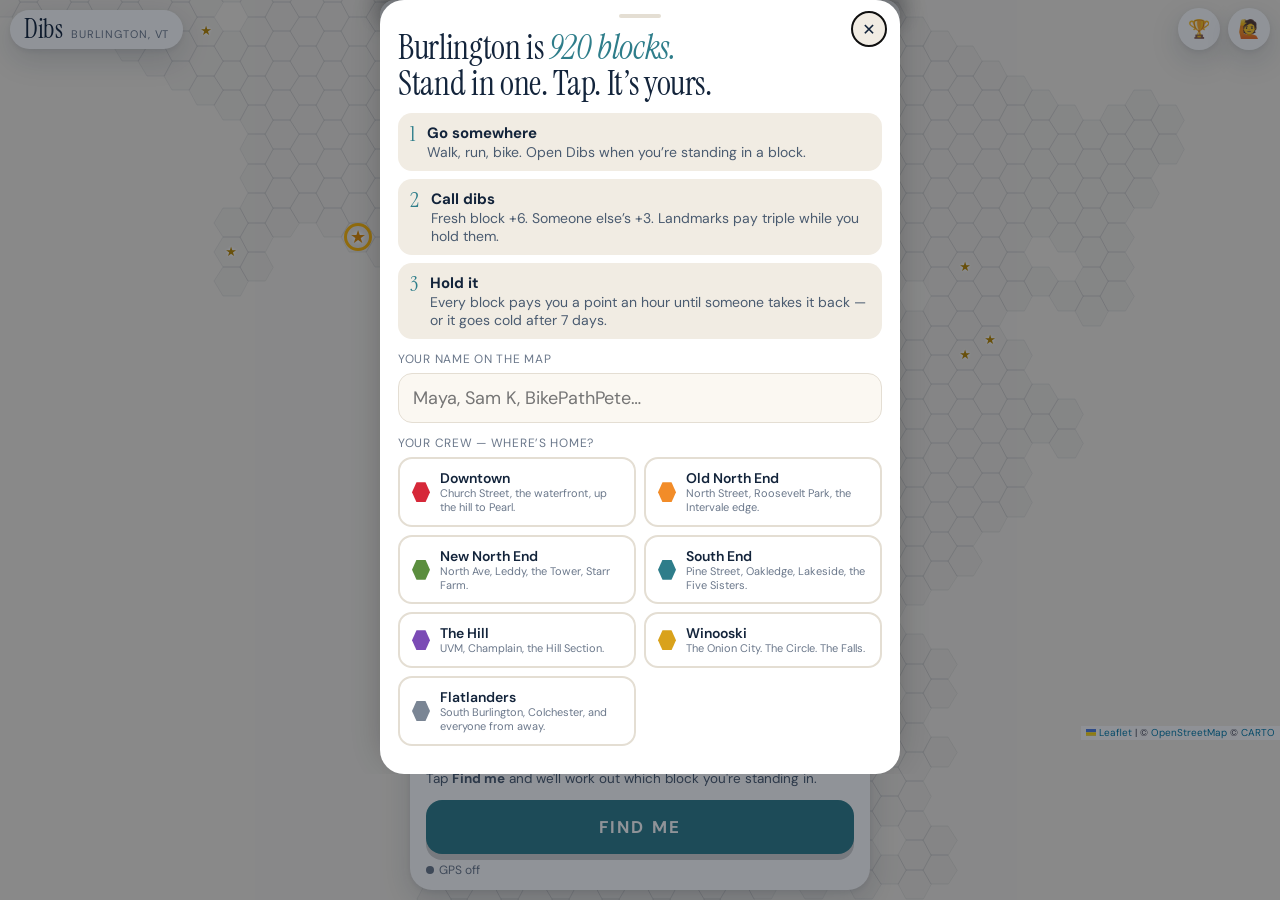
==== index.html @ 1eca1ebb "Dibs: call dibs on Burlington, one block at a time 920 OSM-generated, named hexes over Burlington + " ====
<!doctype html>
<html lang="en">
<head>
<meta charset="utf-8">
<title>Dibs — call dibs on Burlington, one block at a time</title>
<meta name="viewport" content="width=device-width, initial-scale=1, viewport-fit=cover, maximum-scale=1">
<meta name="description" content="Burlington is 920 blocks. Stand in one, tap, it's yours — until someone takes it. A Btown Brief game.">
<meta name="theme-color" content="#FBF8F2" media="(prefers-color-scheme: light)">
<meta name="theme-color" content="#0A111C" media="(prefers-color-scheme: dark)">
<meta name="apple-mobile-web-app-capable" content="yes">
<meta name="apple-mobile-web-app-status-bar-style" content="default">
<meta name="apple-mobile-web-app-title" content="Dibs">
<meta property="og:title" content="Dibs — call dibs on Burlington">
<meta property="og:description" content="Burlington is 920 blocks. Stand in one, tap, it's yours — until someone takes it.">
<meta property="og:image" content="https://play.btownbrief.com/dibs/assets/og.png">
<meta property="og:url" content="https://play.btownbrief.com/dibs/">
<meta name="twitter:card" content="summary_large_image">
<link rel="manifest" href="manifest.webmanifest">
<link rel="icon" href="icon.svg" type="image/svg+xml">
<link rel="apple-touch-icon" href="assets/icon-180.png">
<link rel="preconnect" href="https://fonts.googleapis.com">
<link rel="preconnect" href="https://fonts.gstatic.com" crossorigin>
<link href="https://fonts.googleapis.com/css2?family=Instrument+Serif:ital@0;1&family=DM+Sans:wght@400;500;600;700&display=swap" rel="stylesheet">
<link rel="stylesheet" href="vendor/leaflet/leaflet.css">
<link rel="stylesheet" href="css/style.css">
</head>
<body>
<div id="map" role="application" aria-label="Map of Burlington blocks"></div>

<header class="top">
  <div class="brand"><span class="word">Dibs</span><span class="sub">Burlington, VT</span></div>
  <div class="top-actions">
    <button class="round" id="btn-standings" aria-label="Standings" title="Standings">🏆</button>
    <button class="round" id="btn-me" aria-label="You" title="You">🙋</button>
  </div>
</header>
<button class="bounty" id="bounty" hidden><span class="star">★</span><span>Today's bounty ·</span><b id="bounty-name">—</b><span>· +10</span></button>
<div class="hint" id="hint" hidden></div>

<section class="dock" aria-live="polite">
  <div class="here">
    <div class="here-eyebrow" id="here-eyebrow">Your block</div>
    <h2 class="here-name" id="here-name">Where are you?</h2>
    <div class="here-status" id="here-status">Tap <b>Find me</b> and we'll work out which block you're standing in.</div>
  </div>
  <button class="claim" id="claim">Find me</button>
  <div class="gps"><span class="g" id="gps">GPS off</span><button id="relocate" hidden>Re-find me</button></div>
</section>

<dialog class="sheet" id="sheet-welcome"><div class="panel"></div></dialog>
<dialog class="sheet" id="sheet-standings"><div class="panel"></div></dialog>
<dialog class="sheet" id="sheet-me"><div class="panel"></div></dialog>
<dialog class="sheet small" id="sheet-hex"><div class="panel"></div></dialog>

<div class="toast" id="toast" role="status"></div>
<div id="confetti" aria-hidden="true"></div>

<script src="vendor/leaflet/leaflet.js"></script>
<script type="module" src="js/app.js"></script>
</body>
</html>
---- vendor/leaflet/leaflet.css ----
/* required styles */

.leaflet-pane,
.leaflet-tile,
.leaflet-marker-icon,
.leaflet-marker-shadow,
.leaflet-tile-container,
.leaflet-pane > svg,
.leaflet-pane > canvas,
.leaflet-zoom-box,
.leaflet-image-layer,
.leaflet-layer {
	position: absolute;
	left: 0;
	top: 0;
	}
.leaflet-container {
	overflow: hidden;
	}
.leaflet-tile,
.leaflet-marker-icon,
.leaflet-marker-shadow {
	-webkit-user-select: none;
	   -moz-user-select: none;
	        user-select: none;
	  -webkit-user-drag: none;
	}
/* Prevents IE11 from highlighting tiles in blue */
.leaflet-tile::selection {
	background: transparent;
}
/* Safari renders non-retina tile on retina better with this, but Chrome is worse */
.leaflet-safari .leaflet-tile {
	image-rendering: -webkit-optimize-contrast;
	}
/* hack that prevents hw layers "stretching" when loading new tiles */
.leaflet-safari .leaflet-tile-container {
	width: 1600px;
	height: 1600px;
	-webkit-transform-origin: 0 0;
	}
.leaflet-marker-icon,
.leaflet-marker-shadow {
	display: block;
	}
/* .leaflet-container svg: reset svg max-width decleration shipped in Joomla! (joomla.org) 3.x */
/* .leaflet-container img: map is broken in FF if you have max-width: 100% on tiles */
.leaflet-container .leaflet-overlay-pane svg {
	max-width: none !important;
	max-height: none !important;
	}
.leaflet-container .leaflet-marker-pane img,
.leaflet-container .leaflet-shadow-pane img,
.leaflet-container .leaflet-tile-pane img,
.leaflet-container img.leaflet-image-layer,
.leaflet-container .leaflet-tile {
	max-width: none !important;
	max-height: none !important;
	width: auto;
	padding: 0;
	}

.leaflet-container img.leaflet-tile {
	/* See: https://bugs.chromium.org/p/chromium/issues/detail?id=600120 */
	mix-blend-mode: plus-lighter;
}

.leaflet-container.leaflet-touch-zoom {
	-ms-touch-action: pan-x pan-y;
	touch-action: pan-x pan-y;
	}
.leaflet-container.leaflet-touch-drag {
	-ms-touch-action: pinch-zoom;
	/* Fallback for FF which doesn't support pinch-zoom */
	touch-action: none;
	touch-action: pinch-zoom;
}
.leaflet-container.leaflet-touch-drag.leaflet-touch-zoom {
	-ms-touch-action: none;
	touch-action: none;
}
.leaflet-container {
	-webkit-tap-highlight-color: transparent;
}
.leaflet-container a {
	-webkit-tap-highlight-color: rgba(51, 181, 229, 0.4);
}
.leaflet-tile {
	filter: inherit;
	visibility: hidden;
	}
.leaflet-tile-loaded {
	visibility: inherit;
	}
.leaflet-zoom-box {
	width: 0;
	height: 0;
	-moz-box-sizing: border-box;
	     box-sizing: border-box;
	z-index: 800;
	}
/* workaround for https://bugzilla.mozilla.org/show_bug.cgi?id=888319 */
.leaflet-overlay-pane svg {
	-moz-user-select: none;
	}

.leaflet-pane         { z-index: 400; }

.leaflet-tile-pane    { z-index: 200; }
.leaflet-overlay-pane { z-index: 400; }
.leaflet-shadow-pane  { z-index: 500; }
.leaflet-marker-pane  { z-index: 600; }
.leaflet-tooltip-pane   { z-index: 650; }
.leaflet-popup-pane   { z-index: 700; }

.leaflet-map-pane canvas { z-index: 100; }
.leaflet-map-pane svg    { z-index: 200; }

.leaflet-vml-shape {
	width: 1px;
	height: 1px;
	}
.lvml {
	behavior: url(#default#VML);
	display: inline-block;
	position: absolute;
	}


/* control positioning */

.leaflet-control {
	position: relative;
	z-index: 800;
	pointer-events: visiblePainted; /* IE 9-10 doesn't have auto */
	pointer-events: auto;
	}
.leaflet-top,
.leaflet-bottom {
	position: absolute;
	z-index: 1000;
	pointer-events: none;
	}
.leaflet-top {
	top: 0;
	}
.leaflet-right {
	right: 0;
	}
.leaflet-bottom {
	bottom: 0;
	}
.leaflet-left {
	left: 0;
	}
.leaflet-control {
	float: left;
	clear: both;
	}
.leaflet-right .leaflet-control {
	float: right;
	}
.leaflet-top .leaflet-control {
	margin-top: 10px;
	}
.leaflet-bottom .leaflet-control {
	margin-bottom: 10px;
	}
.leaflet-left .leaflet-control {
	margin-left: 10px;
	}
.leaflet-right .leaflet-control {
	margin-right: 10px;
	}


/* zoom and fade animations */

.leaflet-fade-anim .leaflet-popup {
	opacity: 0;
	-webkit-transition: opacity 0.2s linear;
	   -moz-transition: opacity 0.2s linear;
	        transition: opacity 0.2s linear;
	}
.leaflet-fade-anim .leaflet-map-pane .leaflet-popup {
	opacity: 1;
	}
.leaflet-zoom-animated {
	-webkit-transform-origin: 0 0;
	    -ms-transform-origin: 0 0;
	        transform-origin: 0 0;
	}
svg.leaflet-zoom-animated {
	will-change: transform;
}

.leaflet-zoom-anim .leaflet-zoom-animated {
	-webkit-transition: -webkit-transform 0.25s cubic-bezier(0,0,0.25,1);
	   -moz-transition:    -moz-transform 0.25s cubic-bezier(0,0,0.25,1);
	        transition:         transform 0.25s cubic-bezier(0,0,0.25,1);
	}
.leaflet-zoom-anim .leaflet-tile,
.leaflet-pan-anim .leaflet-tile {
	-webkit-transition: none;
	   -moz-transition: none;
	        transition: none;
	}

.leaflet-zoom-anim .leaflet-zoom-hide {
	visibility: hidden;
	}


/* cursors */

.leaflet-interactive {
	cursor: pointer;
	}
.leaflet-grab {
	cursor: -webkit-grab;
	cursor:    -moz-grab;
	cursor:         grab;
	}
.leaflet-crosshair,
.leaflet-crosshair .leaflet-interactive {
	cursor: crosshair;
	}
.leaflet-popup-pane,
.leaflet-control {
	cursor: auto;
	}
.leaflet-dragging .leaflet-grab,
.leaflet-dragging .leaflet-grab .leaflet-interactive,
.leaflet-dragging .leaflet-marker-draggable {
	cursor: move;
	cursor: -webkit-grabbing;
	cursor:    -moz-grabbing;
	cursor:         grabbing;
	}

/* marker & overlays interactivity */
.leaflet-marker-icon,
.leaflet-marker-shadow,
.leaflet-image-layer,
.leaflet-pane > svg path,
.leaflet-tile-container {
	pointer-events: none;
	}

.leaflet-marker-icon.leaflet-interactive,
.leaflet-image-layer.leaflet-interactive,
.leaflet-pane > svg path.leaflet-interactive,
svg.leaflet-image-layer.leaflet-interactive path {
	pointer-events: visiblePainted; /* IE 9-10 doesn't have auto */
	pointer-events: auto;
	}

/* visual tweaks */

.leaflet-container {
	background: #ddd;
	outline-offset: 1px;
	}
.leaflet-container a {
	color: #0078A8;
	}
.leaflet-zoom-box {
	border: 2px dotted #38f;
	background: rgba(255,255,255,0.5);
	}


/* general typography */
.leaflet-container {
	font-family: "Helvetica Neue", Arial, Helvetica, sans-serif;
	font-size: 12px;
	font-size: 0.75rem;
	line-height: 1.5;
	}


/* general toolbar styles */

.leaflet-bar {
	box-shadow: 0 1px 5px rgba(0,0,0,0.65);
	border-radius: 4px;
	}
.leaflet-bar a {
	background-color: #fff;
	border-bottom: 1px solid #ccc;
	width: 26px;
	height: 26px;
	line-height: 26px;
	display: block;
	text-align: center;
	text-decoration: none;
	color: black;
	}
.leaflet-bar a,
.leaflet-control-layers-toggle {
	background-position: 50% 50%;
	background-repeat: no-repeat;
	display: block;
	}
.leaflet-bar a:hover,
.leaflet-bar a:focus {
	background-color: #f4f4f4;
	}
.leaflet-bar a:first-child {
	border-top-left-radius: 4px;
	border-top-right-radius: 4px;
	}
.leaflet-bar a:last-child {
	border-bottom-left-radius: 4px;
	border-bottom-right-radius: 4px;
	border-bottom: none;
	}
.leaflet-bar a.leaflet-disabled {
	cursor: default;
	background-color: #f4f4f4;
	color: #bbb;
	}

.leaflet-touch .leaflet-bar a {
	width: 30px;
	height: 30px;
	line-height: 30px;
	}
.leaflet-touch .leaflet-bar a:first-child {
	border-top-left-radius: 2px;
	border-top-right-radius: 2px;
	}
.leaflet-touch .leaflet-bar a:last-child {
	border-bottom-left-radius: 2px;
	border-bottom-right-radius: 2px;
	}

/* zoom control */

.leaflet-control-zoom-in,
.leaflet-control-zoom-out {
	font: bold 18px 'Lucida Console', Monaco, monospace;
	text-indent: 1px;
	}

.leaflet-touch .leaflet-control-zoom-in, .leaflet-touch .leaflet-control-zoom-out  {
	font-size: 22px;
	}


/* layers control */

.leaflet-control-layers {
	box-shadow: 0 1px 5px rgba(0,0,0,0.4);
	background: #fff;
	border-radius: 5px;
	}
.leaflet-control-layers-toggle {
	background-image: url(images/layers.png);
	width: 36px;
	height: 36px;
	}
.leaflet-retina .leaflet-control-layers-toggle {
	background-image: url(images/layers-2x.png);
	background-size: 26px 26px;
	}
.leaflet-touch .leaflet-control-layers-toggle {
	width: 44px;
	height: 44px;
	}
.leaflet-control-layers .leaflet-control-layers-list,
.leaflet-control-layers-expanded .leaflet-control-layers-toggle {
	display: none;
	}
.leaflet-control-layers-expanded .leaflet-control-layers-list {
	display: block;
	position: relative;
	}
.leaflet-control-layers-expanded {
	padding: 6px 10px 6px 6px;
	color: #333;
	background: #fff;
	}
.leaflet-control-layers-scrollbar {
	overflow-y: scroll;
	overflow-x: hidden;
	padding-right: 5px;
	}
.leaflet-control-layers-selector {
	margin-top: 2px;
	position: relative;
	top: 1px;
	}
.leaflet-control-layers label {
	display: block;
	font-size: 13px;
	font-size: 1.08333em;
	}
.leaflet-control-layers-separator {
	height: 0;
	border-top: 1px solid #ddd;
	margin: 5px -10px 5px -6px;
	}

/* Default icon URLs */
.leaflet-default-icon-path { /* used only in path-guessing heuristic, see L.Icon.Default */
	background-image: url(images/marker-icon.png);
	}


/* attribution and scale controls */

.leaflet-container .leaflet-control-attribution {
	background: #fff;
	background: rgba(255, 255, 255, 0.8);
	margin: 0;
	}
.leaflet-control-attribution,
.leaflet-control-scale-line {
	padding: 0 5px;
	color: #333;
	line-height: 1.4;
	}
.leaflet-control-attribution a {
	text-decoration: none;
	}
.leaflet-control-attribution a:hover,
.leaflet-control-attribution a:focus {
	text-decoration: underline;
	}
.leaflet-attribution-flag {
	display: inline !important;
	vertical-align: baseline !important;
	width: 1em;
	height: 0.6669em;
	}
.leaflet-left .leaflet-control-scale {
	margin-left: 5px;
	}
.leaflet-bottom .leaflet-control-scale {
	margin-bottom: 5px;
	}
.leaflet-control-scale-line {
	border: 2px solid #777;
	border-top: none;
	line-height: 1.1;
	padding: 2px 5px 1px;
	white-space: nowrap;
	-moz-box-sizing: border-box;
	     box-sizing: border-box;
	background: rgba(255, 255, 255, 0.8);
	text-shadow: 1px 1px #fff;
	}
.leaflet-control-scale-line:not(:first-child) {
	border-top: 2px solid #777;
	border-bottom: none;
	margin-top: -2px;
	}
.leaflet-control-scale-line:not(:first-child):not(:last-child) {
	border-bottom: 2px solid #777;
	}

.leaflet-touch .leaflet-control-attribution,
.leaflet-touch .leaflet-control-layers,
.leaflet-touch .leaflet-bar {
	box-shadow: none;
	}
.leaflet-touch .leaflet-control-layers,
.leaflet-touch .leaflet-bar {
	border: 2px solid rgba(0,0,0,0.2);
	background-clip: padding-box;
	}


/* popup */

.leaflet-popup {
	position: absolute;
	text-align: center;
	margin-bottom: 20px;
	}
.leaflet-popup-content-wrapper {
	padding: 1px;
	text-align: left;
	border-radius: 12px;
	}
.leaflet-popup-content {
	margin: 13px 24px 13px 20px;
	line-height: 1.3;
	font-size: 13px;
	font-size: 1.08333em;
	min-height: 1px;
	}
.leaflet-popup-content p {
	margin: 17px 0;
	margin: 1.3em 0;
	}
.leaflet-popup-tip-container {
	width: 40px;
	height: 20px;
	position: absolute;
	left: 50%;
	margin-top: -1px;
	margin-left: -20px;
	overflow: hidden;
	pointer-events: none;
	}
.leaflet-popup-tip {
	width: 17px;
	height: 17px;
	padding: 1px;

	margin: -10px auto 0;
	pointer-events: auto;

	-webkit-transform: rotate(45deg);
	   -moz-transform: rotate(45deg);
	    -ms-transform: rotate(45deg);
	        transform: rotate(45deg);
	}
.leaflet-popup-content-wrapper,
.leaflet-popup-tip {
	background: white;
	color: #333;
	box-shadow: 0 3px 14px rgba(0,0,0,0.4);
	}
.leaflet-container a.leaflet-popup-close-button {
	position: absolute;
	top: 0;
	right: 0;
	border: none;
	text-align: center;
	width: 24px;
	height: 24px;
	font: 16px/24px Tahoma, Verdana, sans-serif;
	color: #757575;
	text-decoration: none;
	background: transparent;
	}
.leaflet-container a.leaflet-popup-close-button:hover,
.leaflet-container a.leaflet-popup-close-button:focus {
	color: #585858;
	}
.leaflet-popup-scrolled {
	overflow: auto;
	}

.leaflet-oldie .leaflet-popup-content-wrapper {
	-ms-zoom: 1;
	}
.leaflet-oldie .leaflet-popup-tip {
	width: 24px;
	margin: 0 auto;

	-ms-filter: "progid:DXImageTransform.Microsoft.Matrix(M11=0.70710678, M12=0.70710678, M21=-0.70710678, M22=0.70710678)";
	filter: progid:DXImageTransform.Microsoft.Matrix(M11=0.70710678, M12=0.70710678, M21=-0.70710678, M22=0.70710678);
	}

.leaflet-oldie .leaflet-control-zoom,
.leaflet-oldie .leaflet-control-layers,
.leaflet-oldie .leaflet-popup-content-wrapper,
.leaflet-oldie .leaflet-popup-tip {
	border: 1px solid #999;
	}


/* div icon */

.leaflet-div-icon {
	background: #fff;
	border: 1px solid #666;
	}


/* Tooltip */
/* Base styles for the element that has a tooltip */
.leaflet-tooltip {
	position: absolute;
	padding: 6px;
	background-color: #fff;
	border: 1px solid #fff;
	border-radius: 3px;
	color: #222;
	white-space: nowrap;
	-webkit-user-select: none;
	-moz-user-select: none;
	-ms-user-select: none;
	user-select: none;
	pointer-events: none;
	box-shadow: 0 1px 3px rgba(0,0,0,0.4);
	}
.leaflet-tooltip.leaflet-interactive {
	cursor: pointer;
	pointer-events: auto;
	}
.leaflet-tooltip-top:before,
.leaflet-tooltip-bottom:before,
.leaflet-tooltip-left:before,
.leaflet-tooltip-right:before {
	position: absolute;
	pointer-events: none;
	border: 6px solid transparent;
	background: transparent;
	content: "";
	}

/* Directions */

.leaflet-tooltip-bottom {
	margin-top: 6px;
}
.leaflet-tooltip-top {
	margin-top: -6px;
}
.leaflet-tooltip-bottom:before,
.leaflet-tooltip-top:before {
	left: 50%;
	margin-left: -6px;
	}
.leaflet-tooltip-top:before {
	bottom: 0;
	margin-bottom: -12px;
	border-top-color: #fff;
	}
.leaflet-tooltip-bottom:before {
	top: 0;
	margin-top: -12px;
	margin-left: -6px;
	border-bottom-color: #fff;
	}
.leaflet-tooltip-left {
	margin-left: -6px;
}
.leaflet-tooltip-right {
	margin-left: 6px;
}
.leaflet-tooltip-left:before,
.leaflet-tooltip-right:before {
	top: 50%;
	margin-top: -6px;
	}
.leaflet-tooltip-left:before {
	right: 0;
	margin-right: -12px;
	border-left-color: #fff;
	}
.leaflet-tooltip-right:before {
	left: 0;
	margin-left: -12px;
	border-right-color: #fff;
	}

/* Printing */

@media print {
	/* Prevent printers from removing background-images of controls. */
	.leaflet-control {
		-webkit-print-color-adjust: exact;
		print-color-adjust: exact;
		}
	}
---- css/style.css ----
/* Dibs — City Guide materials: warm paper, navy ink, lake teal, serif display.
   Crew colours come from js/core.js and are set as CSS vars at runtime. */
:root {
  --bg: #FBF8F2; --card: #FFFFFF; --group: #F1ECE3; --line: #E4DED3;
  --ink: #13243B; --ink-2: #4A5B70; --ink-3: #6B788B; --accent: #2E7D8A;
  --ok: #3C8C5A; --warn: #C77B1A; --bad: #C0392B;
  --shadow: 0 10px 30px rgba(19, 36, 59, .16), 0 2px 6px rgba(19, 36, 59, .08);
  --radius: 18px; --serif: 'Instrument Serif', Georgia, serif; --sans: 'DM Sans', system-ui, -apple-system, sans-serif;
  --crew: var(--accent); --crew-ink: #fff;
  --safe-b: env(safe-area-inset-bottom, 0px); --safe-t: env(safe-area-inset-top, 0px);
}
@media (prefers-color-scheme: dark) {
  :root { --bg: #0A111C; --card: #141E2C; --group: #1B2736; --line: #283446; --ink: #F2EEE6; --ink-2: #C2C9D3; --ink-3: #8F9AAA; --accent: #62B6C3; --shadow: 0 10px 30px rgba(0,0,0,.5), 0 2px 6px rgba(0,0,0,.3); }
}
* { box-sizing: border-box; }
html, body { height: 100%; margin: 0; }
body { font-family: var(--sans); color: var(--ink); background: var(--bg); overflow: hidden; -webkit-tap-highlight-color: transparent; overscroll-behavior: none; }
button { font: inherit; color: inherit; }
a { color: var(--accent); }
[hidden] { display: none !important; }
.sr { position: absolute; width: 1px; height: 1px; overflow: hidden; clip: rect(0 0 0 0); }

#map { position: fixed; inset: 0; background: var(--group); }
.leaflet-container { font: inherit; background: var(--group); }
.leaflet-control-attribution { font-size: 10px; background: rgba(255,255,255,.7); color: #445; }
@media (prefers-color-scheme: dark) { #map, .leaflet-container { background: #0b0d10; } .leaflet-control-attribution { background: rgba(10,17,28,.7); color: #aab; } .leaflet-control-attribution a { color: #8cc; } }

/* ---- top bar ---- */
.top { position: fixed; top: calc(8px + var(--safe-t)); left: 10px; right: 10px; display: flex; align-items: center; justify-content: space-between; z-index: 1000; pointer-events: none; }
.top > * { pointer-events: auto; }
.brand { display: flex; align-items: baseline; gap: 8px; background: var(--card); padding: 6px 14px 7px; border-radius: 999px; box-shadow: var(--shadow); }
.brand .word { font-family: var(--serif); font-size: 26px; line-height: 1; letter-spacing: -.01em; }
.brand .sub { font-size: 11px; letter-spacing: .08em; text-transform: uppercase; color: var(--ink-3); }
.top-actions { display: flex; gap: 8px; }
.round { width: 42px; height: 42px; border-radius: 50%; border: 0; background: var(--card); box-shadow: var(--shadow); display: grid; place-items: center; cursor: pointer; font-size: 18px; }
.round:active { transform: scale(.95); }
.round .badge { position: absolute; top: -3px; right: -3px; background: var(--bad); color: #fff; font-size: 10px; font-weight: 700; border-radius: 999px; padding: 1px 5px; }
.round { position: relative; }

.bounty { position: fixed; top: calc(62px + var(--safe-t)); left: 50%; transform: translateX(-50%); z-index: 1000; border: 0; background: var(--ink); color: #FBF8F2; padding: 7px 14px; border-radius: 999px; font-size: 13px; box-shadow: var(--shadow); display: flex; gap: 6px; align-items: center; cursor: pointer; white-space: nowrap; max-width: calc(100vw - 24px); overflow: hidden; text-overflow: ellipsis; }
.bounty .star { color: #FFD166; }
.bounty b { font-weight: 600; }
.bounty.done { background: var(--ok); }
@media (prefers-color-scheme: dark) { .bounty { background: #F2EEE6; color: #0A111C; } }

.hint { position: fixed; top: calc(102px + var(--safe-t)); left: 50%; transform: translateX(-50%); z-index: 1000; background: rgba(19,36,59,.85); color: #fff; padding: 6px 12px; border-radius: 10px; font-size: 12px; }

/* ---- dock ---- */
.dock { position: fixed; left: 10px; right: 10px; bottom: calc(10px + var(--safe-b)); z-index: 1000; background: var(--card); border-radius: 22px; box-shadow: var(--shadow); padding: 14px 16px 12px; }
.here-eyebrow { font-size: 11px; letter-spacing: .1em; text-transform: uppercase; color: var(--ink-3); display: flex; gap: 8px; align-items: center; }
.here-eyebrow .tag { background: var(--group); color: var(--ink-2); padding: 1px 7px; border-radius: 999px; letter-spacing: .04em; text-transform: none; font-size: 11px; }
.here-name { font-family: var(--serif); font-weight: 400; font-size: 28px; line-height: 1.1; margin: 4px 0 4px; letter-spacing: -.01em; display: flex; align-items: center; gap: 8px; }
.here-name .lm { font-size: 18px; color: #E0A800; }
.here-status { font-size: 13.5px; color: var(--ink-2); min-height: 18px; }
.here-status .dot { display: inline-block; width: 9px; height: 9px; border-radius: 50%; margin-right: 5px; vertical-align: -1px; background: var(--dotc, var(--ink-3)); }
.claim { margin-top: 12px; width: 100%; border: 0; border-radius: 16px; padding: 16px; font-weight: 700; font-size: 17px; letter-spacing: .12em; text-transform: uppercase; background: var(--crew); color: var(--crew-ink); box-shadow: 0 6px 0 rgba(0,0,0,.18); cursor: pointer; transition: transform .08s, box-shadow .08s, background .2s; }
.claim:active:not(:disabled) { transform: translateY(4px); box-shadow: 0 2px 0 rgba(0,0,0,.18); }
.claim:disabled { background: var(--group); color: var(--ink-3); box-shadow: none; cursor: default; }
.claim.quiet { background: var(--group); color: var(--ink); box-shadow: none; }
.claim.busy { opacity: .7; }
.gps { margin-top: 8px; display: flex; justify-content: space-between; align-items: center; font-size: 12px; color: var(--ink-3); }
.gps .g { display: flex; align-items: center; gap: 5px; }
.gps .g::before { content: ''; width: 8px; height: 8px; border-radius: 50%; background: var(--ink-3); }
.gps .g.good::before { background: var(--ok); } .gps .g.fuzzy::before { background: var(--warn); } .gps .g.bad::before { background: var(--bad); }
.gps button { border: 0; background: none; color: var(--accent); padding: 0; cursor: pointer; text-decoration: underline; font-size: 12px; }

/* ---- sheets ---- */
.sheet { border: 0; padding: 0; margin: 0; width: 100%; max-width: 100%; background: transparent; inset: auto 0 0 0; max-height: 100%; }
.sheet:focus, .sheet:focus-visible { outline: none; }
.sheet::backdrop { background: rgba(10, 17, 28, .45); }
.sheet .panel { background: var(--card); color: var(--ink); border-radius: 24px 24px 0 0; padding: 8px 18px calc(22px + var(--safe-b)); max-height: min(88vh, 760px); overflow: auto; box-shadow: 0 -10px 30px rgba(0,0,0,.2); }
.sheet.small .panel { border-radius: 24px 24px 0 0; }
@media (min-width: 720px) { .sheet { inset: 0; display: grid; place-items: center; } .sheet[open] { display: grid; } .sheet .panel { width: 520px; border-radius: 24px; max-height: 86vh; } }
.grab { width: 42px; height: 4px; border-radius: 4px; background: var(--line); margin: 6px auto 12px; }
.panel h2 { font-family: var(--serif); font-weight: 400; font-size: 28px; margin: 0 0 2px; letter-spacing: -.01em; }
.panel h3 { font-size: 12px; letter-spacing: .1em; text-transform: uppercase; color: var(--ink-3); margin: 18px 0 8px; font-weight: 600; }
.panel p { margin: 6px 0; line-height: 1.45; color: var(--ink-2); font-size: 14.5px; }
.panel .close { position: absolute; right: 14px; top: 12px; width: 34px; height: 34px; border-radius: 50%; border: 0; background: var(--group); cursor: pointer; font-size: 16px; }
.panel { position: relative; }
.field { margin: 12px 0; }
.field label { display: block; font-size: 12px; letter-spacing: .06em; text-transform: uppercase; color: var(--ink-3); margin-bottom: 6px; }
.field input { width: 100%; font: inherit; font-size: 18px; padding: 12px 14px; border-radius: 14px; border: 1.5px solid var(--line); background: var(--bg); color: var(--ink); }
.field input:focus { outline: 2px solid var(--accent); border-color: transparent; }
.crews { display: grid; grid-template-columns: 1fr 1fr; gap: 8px; }
.crew-btn { border: 2px solid var(--line); background: var(--card); border-radius: 14px; padding: 10px 12px; text-align: left; cursor: pointer; display: flex; gap: 10px; align-items: center; }
.crew-btn .sw { width: 18px; height: 20px; clip-path: polygon(25% 0, 75% 0, 100% 50%, 75% 100%, 25% 100%, 0 50%); background: var(--c); flex: none; }
.crew-btn b { display: block; font-size: 14px; font-weight: 600; }
.crew-btn small { display: block; font-size: 11px; color: var(--ink-3); line-height: 1.25; }
.crew-btn.on { border-color: var(--c); background: color-mix(in srgb, var(--c) 12%, var(--card)); }
.btn { border: 0; border-radius: 14px; padding: 14px 18px; font-weight: 700; letter-spacing: .06em; text-transform: uppercase; background: var(--ink); color: var(--bg); width: 100%; cursor: pointer; margin-top: 14px; font-size: 15px; }
.btn.ghost { background: var(--group); color: var(--ink); }
.btn.crew { background: var(--crew); color: var(--crew-ink); }
.btn:disabled { opacity: .5; }
.err { color: var(--bad); font-size: 13px; margin-top: 8px; min-height: 16px; }

.tabs { display: flex; gap: 4px; background: var(--group); border-radius: 12px; padding: 4px; margin: 12px 0; }
.tabs button { flex: 1; border: 0; background: transparent; border-radius: 9px; padding: 8px; font-weight: 600; font-size: 13px; color: var(--ink-2); cursor: pointer; }
.tabs button.on { background: var(--card); color: var(--ink); box-shadow: 0 1px 3px rgba(0,0,0,.12); }
.list { list-style: none; margin: 0; padding: 0; }
.list li { display: flex; align-items: center; gap: 10px; padding: 10px 0; border-bottom: 1px solid var(--line); font-size: 14.5px; }
.list li:last-child { border-bottom: 0; }
.list .rank { width: 26px; color: var(--ink-3); font-variant-numeric: tabular-nums; font-size: 13px; }
.list .sw { width: 12px; height: 14px; clip-path: polygon(25% 0, 75% 0, 100% 50%, 75% 100%, 25% 100%, 0 50%); background: var(--c); flex: none; }
.list .name { flex: 1; min-width: 0; overflow: hidden; text-overflow: ellipsis; white-space: nowrap; }
.list .name small { color: var(--ink-3); font-size: 12px; margin-left: 6px; }
.list .num { font-variant-numeric: tabular-nums; font-weight: 600; }
.list .sub { font-size: 12px; color: var(--ink-3); }
.list li.me { background: color-mix(in srgb, var(--crew) 10%, transparent); margin: 0 -8px; padding-left: 8px; padding-right: 8px; border-radius: 10px; }
.list li.tap { cursor: pointer; }
.bar { height: 6px; background: var(--group); border-radius: 6px; overflow: hidden; flex: 1; }
.bar i { display: block; height: 100%; background: var(--c); }
.feed li { display: block; line-height: 1.4; }
.feed .when { color: var(--ink-3); font-size: 12px; }
.stats { display: grid; grid-template-columns: repeat(3, 1fr); gap: 8px; margin: 12px 0; }
.stat { background: var(--group); border-radius: 14px; padding: 10px 12px; }
.stat b { display: block; font-size: 24px; font-family: var(--serif); font-weight: 400; }
.stat span { font-size: 11px; letter-spacing: .06em; text-transform: uppercase; color: var(--ink-3); }
.rules li { margin: 6px 0; font-size: 14px; color: var(--ink-2); }
.rules b { color: var(--ink); }
.meta { font-size: 12px; color: var(--ink-3); }
.empty { color: var(--ink-3); font-size: 14px; padding: 12px 0; }

/* ---- map bits ---- */
.lm-icon { font-size: 13px; color: #B88600; text-shadow: 0 0 3px #fff, 0 0 3px #fff; pointer-events: none; text-align: center; line-height: 1; }
.bounty-icon { position: relative; width: 28px; height: 28px; pointer-events: none; }
.bounty-icon::before { content: ''; position: absolute; inset: 0; border-radius: 50%; border: 3px solid #FFB703; animation: ring 1.8s ease-out infinite; }
.bounty-icon::after { content: '★'; position: absolute; inset: 0; display: grid; place-items: center; color: #E08A00; font-size: 18px; text-shadow: 0 0 4px #fff, 0 0 4px #fff; }
@keyframes ring { 0% { transform: scale(.5); opacity: 1; } 100% { transform: scale(1.8); opacity: 0; } }
.me-icon { width: 18px; height: 18px; border-radius: 50%; background: #2563EB; border: 3px solid #fff; box-shadow: 0 0 0 2px rgba(37,99,235,.35), 0 2px 6px rgba(0,0,0,.3); }
.me-icon.stale { background: #94A3B8; }
.leaflet-bottom.leaflet-right { bottom: 160px; }

/* ---- toast + confetti ---- */
.toast { position: fixed; left: 50%; transform: translateX(-50%) translateY(20px); bottom: calc(var(--dock-h, 200px) + 24px + var(--safe-b)); z-index: 1200; background: var(--ink); color: #FBF8F2; padding: 12px 18px; border-radius: 16px; font-size: 15px; box-shadow: var(--shadow); max-width: calc(100vw - 40px); text-align: center; opacity: 0; transition: opacity .2s, transform .2s; pointer-events: none; }
.toast.show { opacity: 1; transform: translateX(-50%) translateY(0); }
.toast.big { font-family: var(--serif); font-size: 22px; padding: 16px 22px; background: var(--crew); color: var(--crew-ink); }
.toast.big small { display: block; font-family: var(--sans); font-size: 13px; opacity: .9; margin-top: 2px; }
.toast.bad { background: var(--bad); color: #fff; }
#confetti { position: fixed; inset: 0; pointer-events: none; z-index: 1100; overflow: hidden; }
#confetti i { position: absolute; width: 10px; height: 14px; top: -20px; clip-path: polygon(25% 0, 75% 0, 100% 50%, 75% 100%, 25% 100%, 0 50%); animation: fall linear forwards; }
@keyframes fall { to { transform: translateY(110vh) rotate(720deg); opacity: .2; } }

/* ---- welcome ---- */
.welcome .hero { font-family: var(--serif); font-size: 34px; line-height: 1.05; margin: 6px 0 8px; letter-spacing: -.01em; }
.welcome .hero em { font-style: italic; color: var(--accent); }
.steps { display: grid; gap: 8px; margin: 12px 0; }
.step { display: flex; gap: 12px; align-items: flex-start; background: var(--group); border-radius: 14px; padding: 10px 12px; font-size: 14px; color: var(--ink-2); }
.step b { display: block; color: var(--ink); font-size: 15px; }
.step .n { font-family: var(--serif); font-size: 22px; color: var(--accent); line-height: 1; }

@media (min-width: 720px) { .dock { left: 50%; right: auto; transform: translateX(-50%); width: 460px; } }
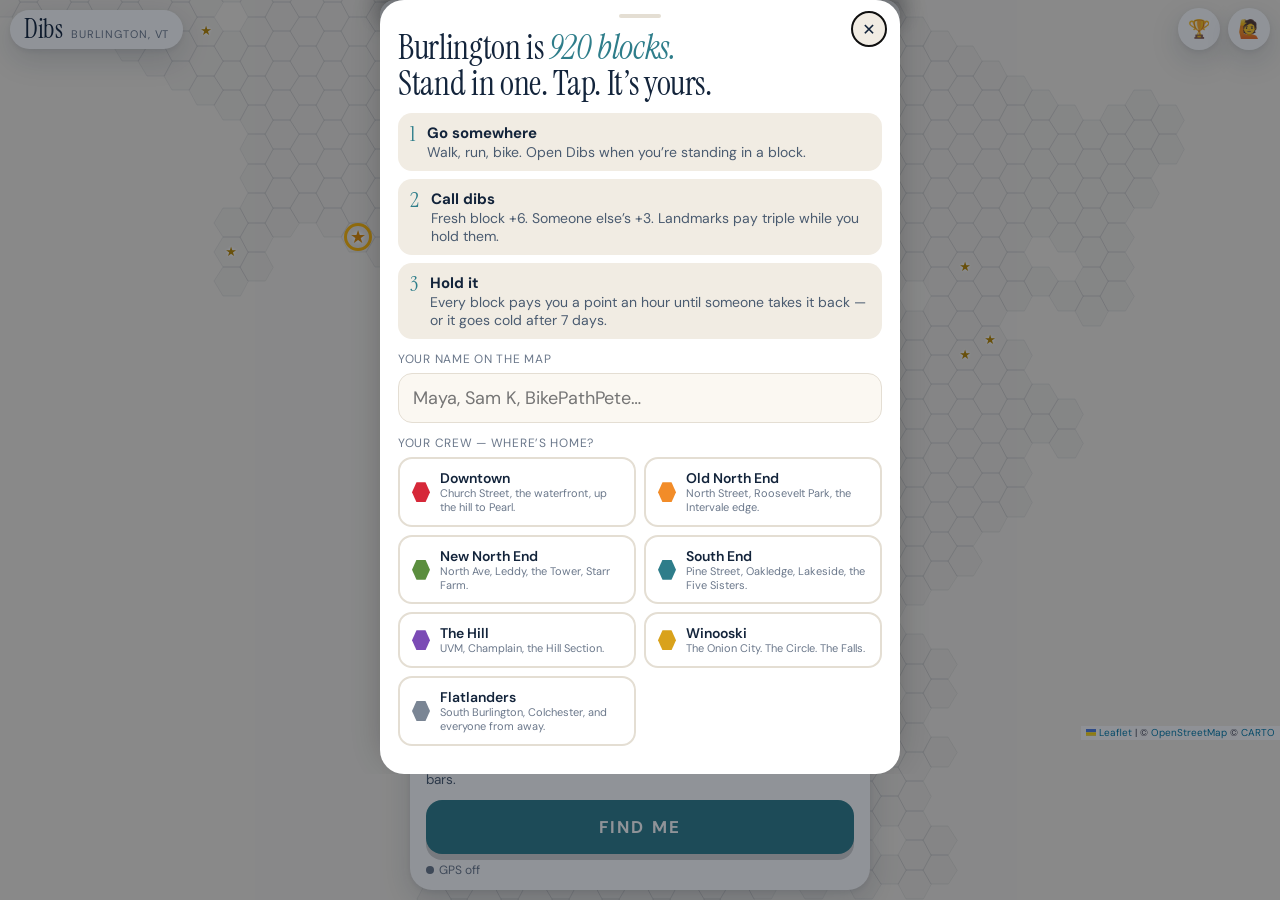
==== commit 7d6aa0e3: "Review fixes: moderation sticks, hold-income cap, safer storage/GPS, honest privacy copy - dibs_clai" ====
--- a/index.html
+++ b/index.html
@@ -3,7 +3,7 @@
 <head>
 <meta charset="utf-8">
 <title>Dibs — call dibs on Burlington, one block at a time</title>
-<meta name="viewport" content="width=device-width, initial-scale=1, viewport-fit=cover, maximum-scale=1">
+<meta name="viewport" content="width=device-width, initial-scale=1, viewport-fit=cover">
 <meta name="description" content="Burlington is 920 blocks. Stand in one, tap, it's yours — until someone takes it. A Btown Brief game.">
 <meta name="theme-color" content="#FBF8F2" media="(prefers-color-scheme: light)">
 <meta name="theme-color" content="#0A111C" media="(prefers-color-scheme: dark)">
@@ -37,7 +37,7 @@
 <button class="bounty" id="bounty" hidden><span class="star">★</span><span>Today's bounty ·</span><b id="bounty-name">—</b><span>· +10</span></button>
 <div class="hint" id="hint" hidden></div>
 
-<section class="dock" aria-live="polite">
+<section class="dock">
   <div class="here">
     <div class="here-eyebrow" id="here-eyebrow">Your block</div>
     <h2 class="here-name" id="here-name">Where are you?</h2>
--- a/css/style.css
+++ b/css/style.css
@@ -149,3 +149,5 @@
 .step .n { font-family: var(--serif); font-size: 22px; color: var(--accent); line-height: 1; }
 
 @media (min-width: 720px) { .dock { left: 50%; right: auto; transform: translateX(-50%); width: 460px; } }
+
+@media (prefers-reduced-motion: reduce) { .bounty-icon::before { animation: none; } .toast, .claim { transition: none; } #confetti i { display: none; } }
